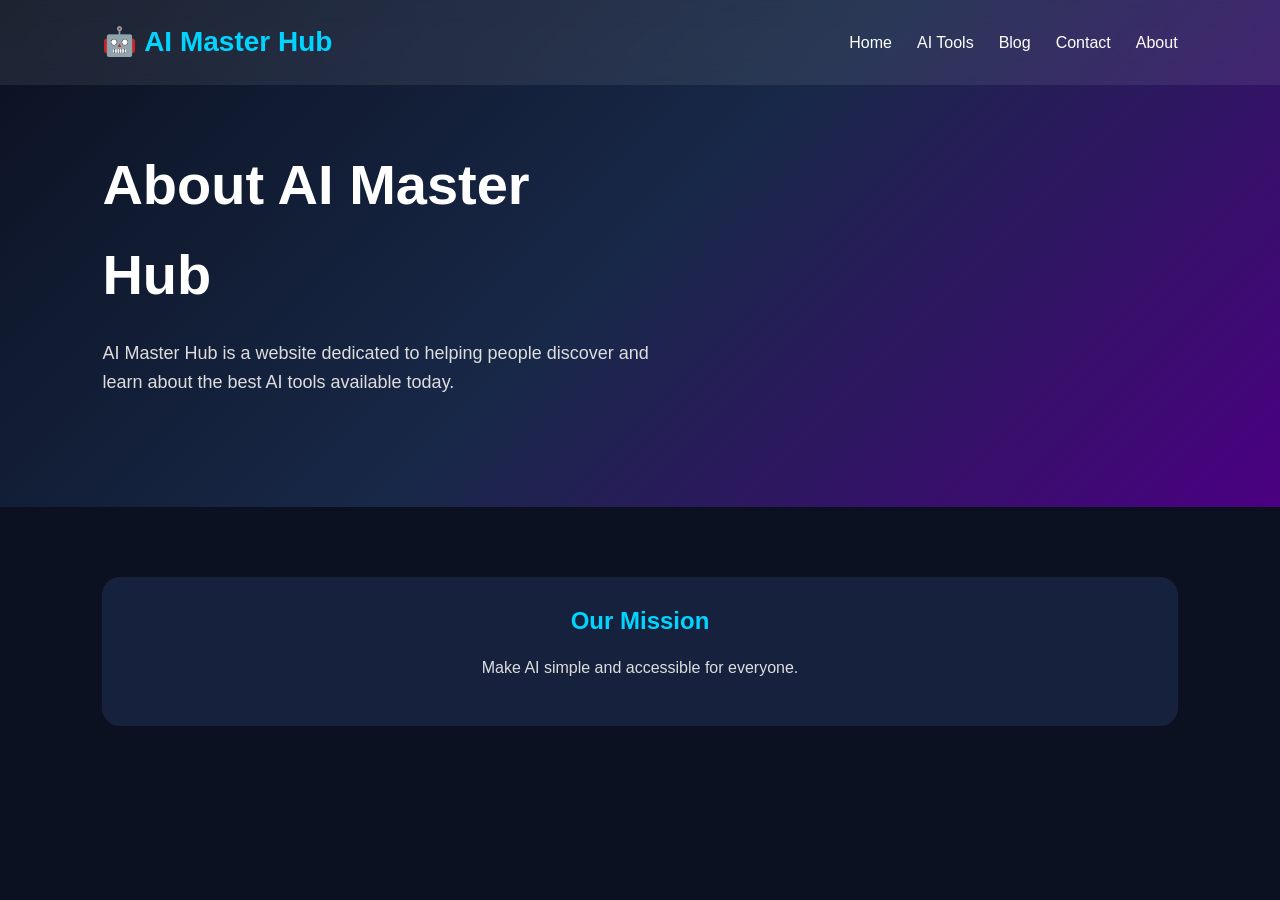
==== about.html @ d31b79b0 "Create about.html" ====
<!DOCTYPE html>
<html lang="en">
<head>
<meta charset="UTF-8">
<meta name="viewport" content="width=device-width, initial-scale=1.0">
<title>About Us - AI Master Hub</title>
<link rel="stylesheet" href="style.css">
</head>

<body>

<nav class="navbar">

<div class="logo">🤖 AI Master Hub</div>

<ul>
<li><a href="index.html">Home</a></li>
<li><a href="ai-tools.html">AI Tools</a></li>
<li><a href="blog.html">Blog</a></li>
<li><a href="contact.html">Contact</a></li>
<li><a href="about.html">About</a></li>
</ul>

</nav>

<section class="hero">

<div class="left">

<h1>About AI Master Hub</h1>

<p>
AI Master Hub is a website dedicated to helping people discover and learn about the best AI tools available today.
</p>

</div>

</section>

<section class="cards">

<div class="card">
<h2>Our Mission</h2>
<p>Make AI simple and accessible for everyone.</p>
</div>
---- style.css ----
*{
margin:0;
padding:0;
box-sizing:border-box;
font-family:'Poppins',sans-serif;
}

body{
background:#0b1120;
color:#fff;
line-height:1.6;
}

html{
scroll-behavior:smooth;
}

.navbar{
display:flex;
justify-content:space-between;
align-items:center;
padding:20px 8%;
background:rgba(255,255,255,.08);
backdrop-filter:blur(12px);
position:fixed;
top:0;
width:100%;
z-index:1000;
}

.logo{
font-size:28px;
font-weight:700;
color:#00d4ff;
}

.navbar ul{
display:flex;
list-style:none;
gap:25px;
}

.navbar ul li a{
color:#fff;
text-decoration:none;
font-weight:500;
transition:.3s;
}

.navbar ul li a:hover{
color:#00d4ff;
}

.hero{
display:flex;
justify-content:space-between;
align-items:center;
padding:140px 8% 80px;
background:linear-gradient(135deg,#0b1120,#182848,#4b0082);
flex-wrap:wrap;
gap:40px;
}

.left{
max-width:550px;
}

.left h1{
font-size:56px;
margin-bottom:20px;
}

.left p{
font-size:18px;
color:#ddd;
margin-bottom:30px;
}

.btn{
display:inline-block;
padding:14px 32px;
background:#00d4ff;
color:#000;
border-radius:50px;
text-decoration:none;
font-weight:bold;
transition:.3s;
}

.btn:hover{
transform:translateY(-5px);
box-shadow:0 0 20px #00d4ff;
}

.right img{
width:500px;
max-width:100%;
border-radius:20px;
}

.cards{
display:grid;
grid-template-columns:repeat(auto-fit,minmax(250px,1fr));
gap:25px;
padding:70px 8%;
}

.card{
background:#16213e;
padding:25px;
border-radius:18px;
text-align:center;
transition:.3s;
}

.card:hover{
transform:translateY(-8px);
box-shadow:0 0 20px rgba(0,212,255,.4);
}

.card h2{
margin-bottom:15px;
color:#00d4ff;
}

.card p{
margin-bottom:20px;
color:#ddd;
}
footer{
padding:30px;
text-align:center;
background:#050b16;
margin-top:60px;
color:#aaa;
}

@media (max-width:900px){

.hero{
flex-direction:column;
text-align:center;
}

.left h1{
font-size:40px;
}

.right img{
width:100%;
}

.navbar{
flex-direction:column;
gap:15px;
}

.navbar ul{
flex-wrap:wrap;
justify-content:center;
gap:15px;
}

}
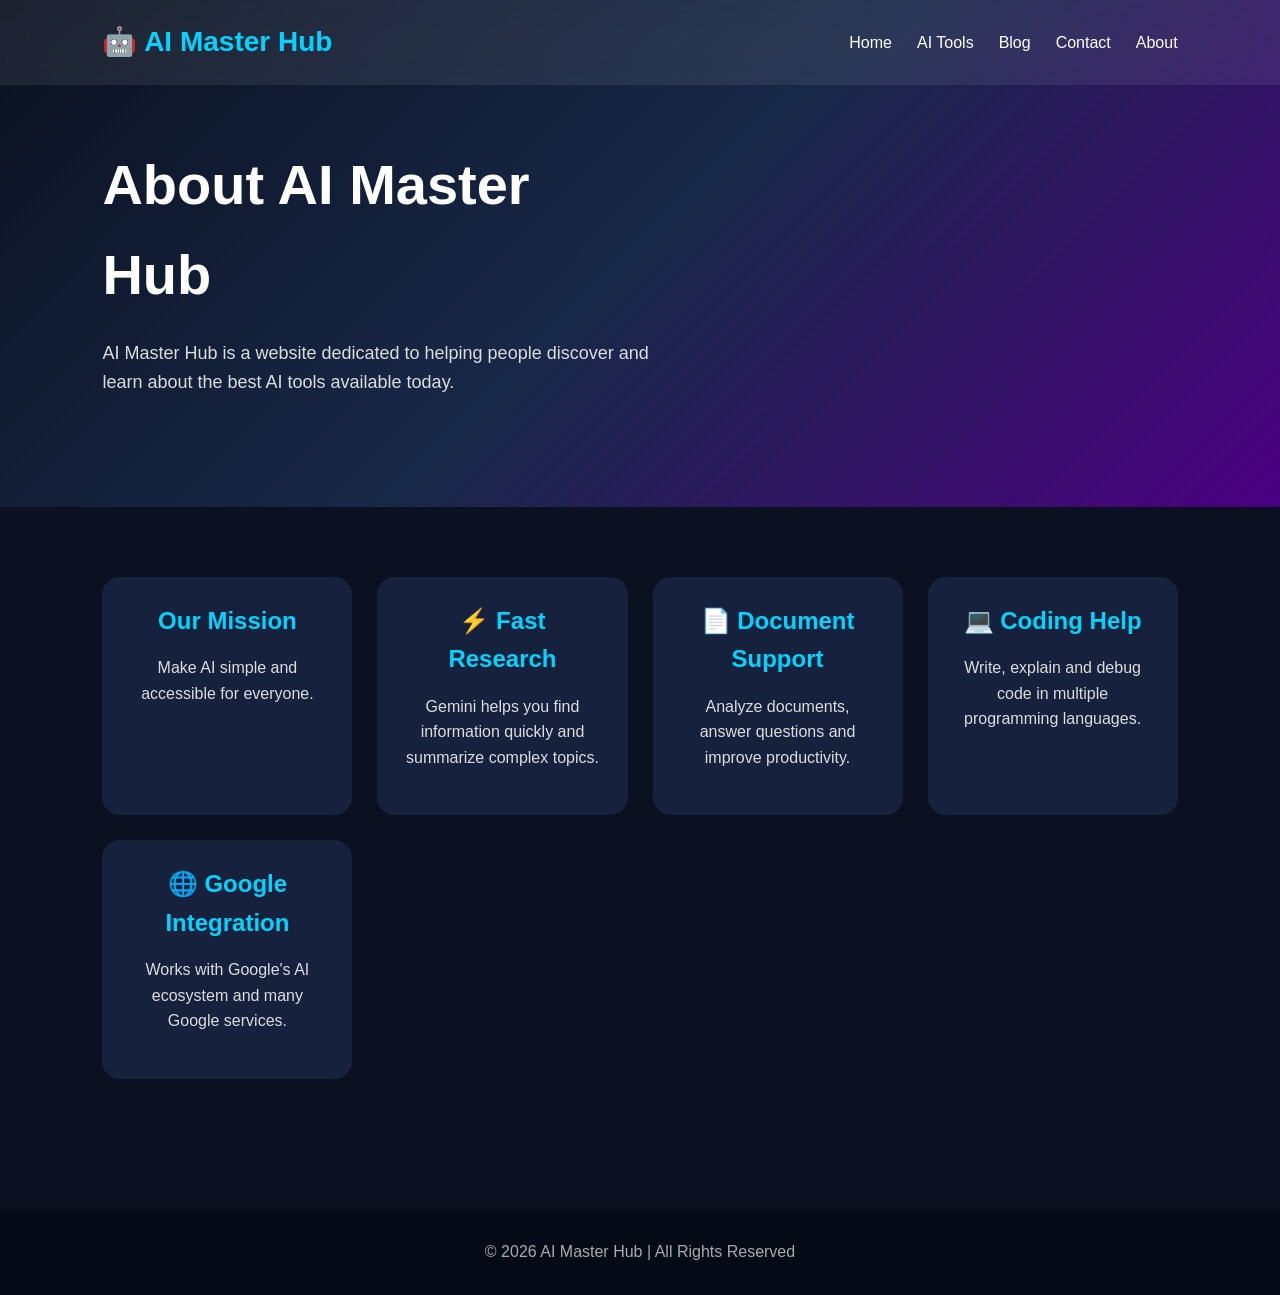
==== commit 8a0bb8b5: "Update about.html" ====
--- a/about.html
+++ b/about.html
@@ -43,3 +43,31 @@
 <h2>Our Mission</h2>
 <p>Make AI simple and accessible for everyone.</p>
 </div>
+<div class="card">
+<h2>⚡ Fast Research</h2>
+<p>Gemini helps you find information quickly and summarize complex topics.</p>
+</div>
+
+<div class="card">
+<h2>📄 Document Support</h2>
+<p>Analyze documents, answer questions and improve productivity.</p>
+</div>
+
+<div class="card">
+<h2>💻 Coding Help</h2>
+<p>Write, explain and debug code in multiple programming languages.</p>
+</div>
+
+<div class="card">
+<h2>🌐 Google Integration</h2>
+<p>Works with Google's AI ecosystem and many Google services.</p>
+</div>
+
+</section>
+
+<footer>
+<p>© 2026 AI Master Hub | All Rights Reserved</p>
+</footer>
+
+</body>
+</html>
